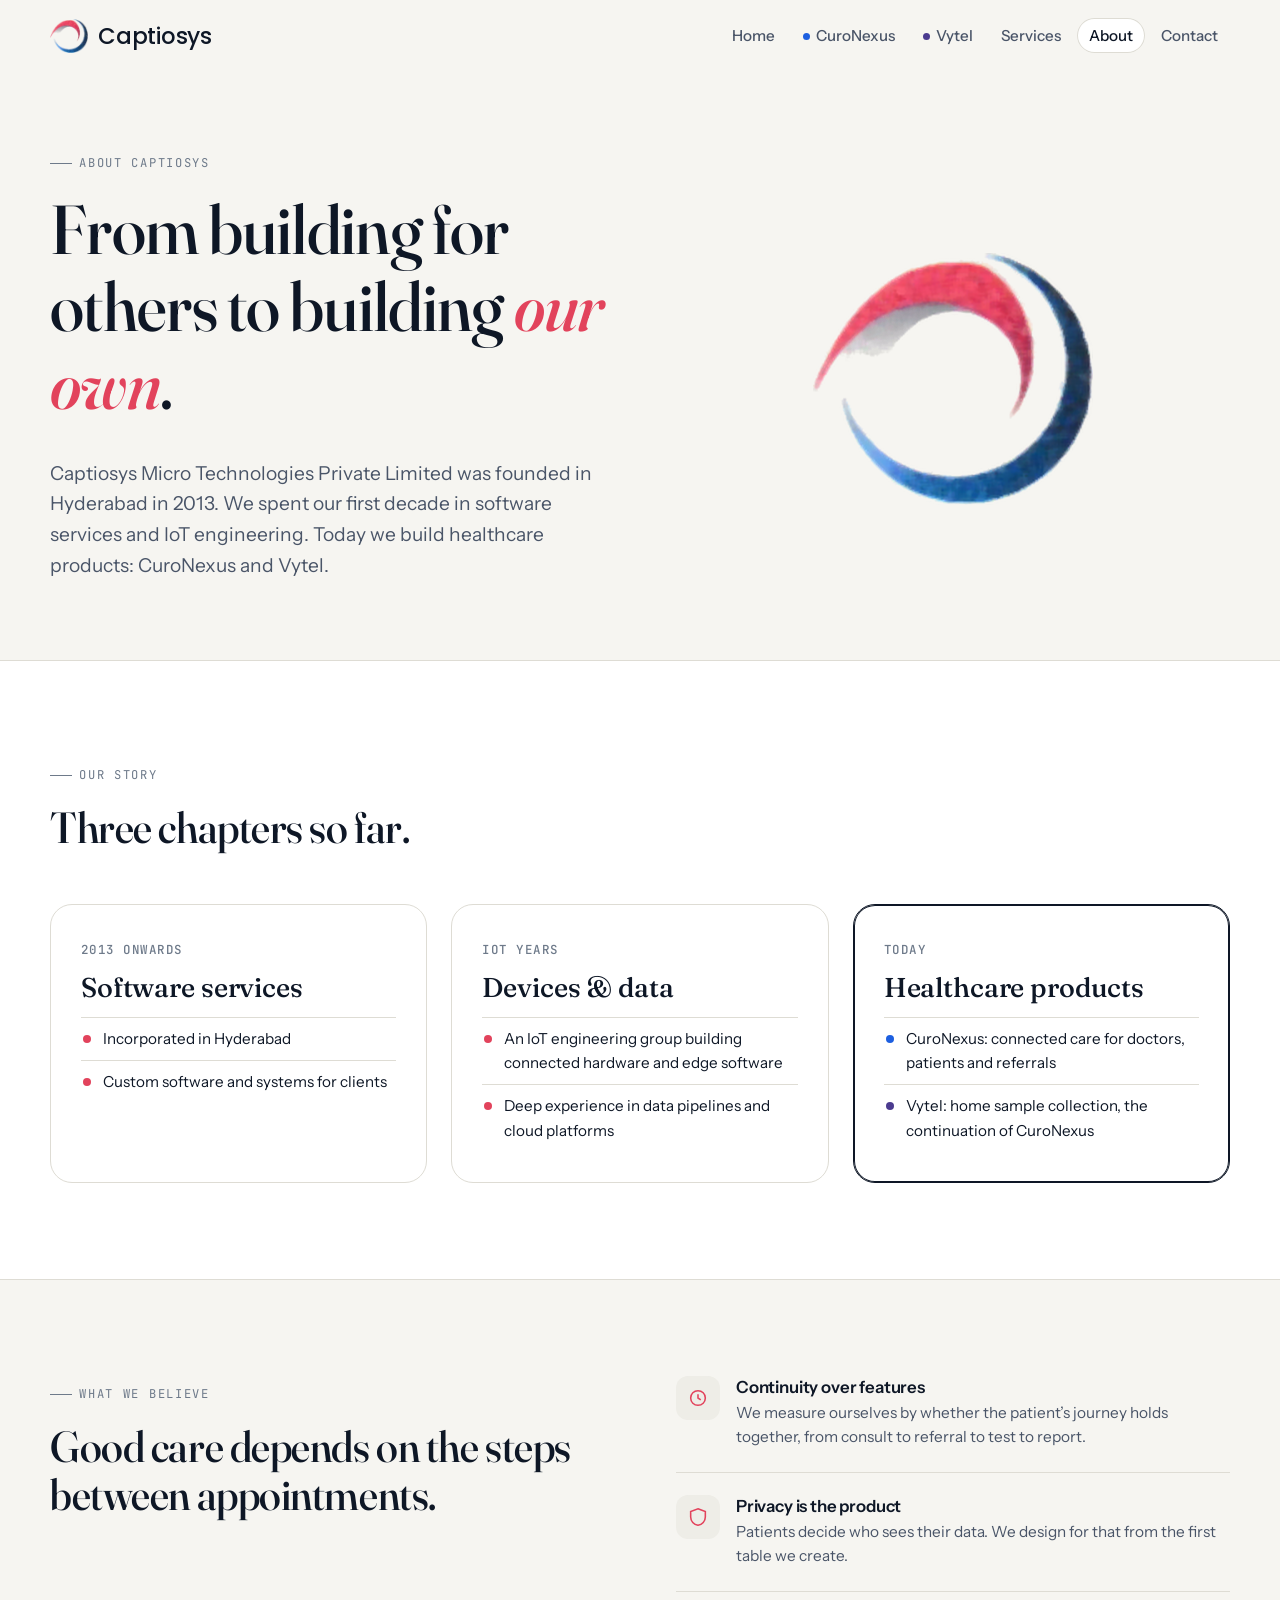
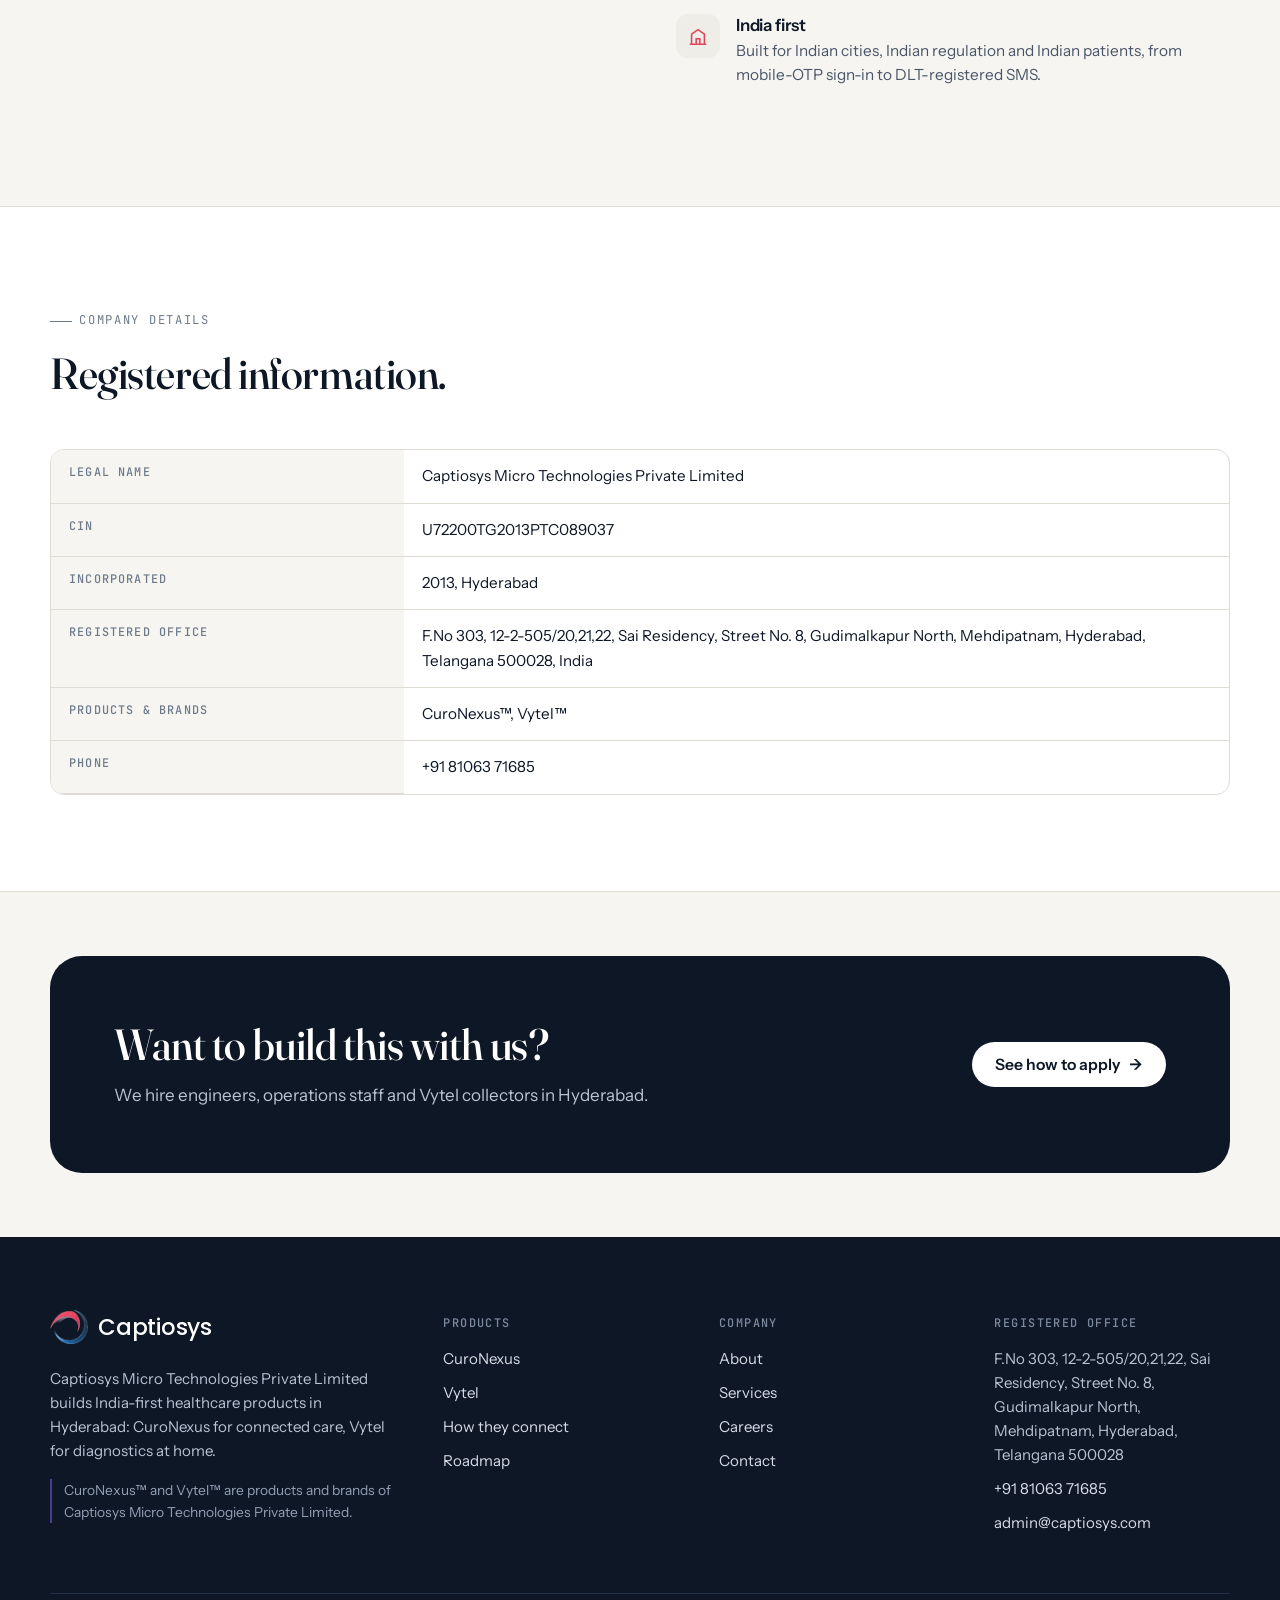
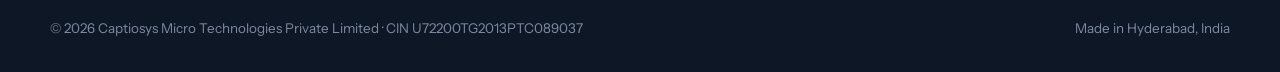
==== about.html @ f4d5cc1f "Captiosys website: CuroNexus + Vytel" ====
<!DOCTYPE html>
<html lang="en-IN">
<head>
<meta charset="UTF-8">
<meta name="viewport" content="width=device-width, initial-scale=1.0">
<title>About Captiosys Micro Technologies</title>
<meta name="description" content="Captiosys Micro Technologies Private Limited, Hyderabad. Founded 2013. Builder of CuroNexus and Vytel.">
<meta property="og:title" content="About Captiosys Micro Technologies">
<meta property="og:description" content="Captiosys Micro Technologies Private Limited, Hyderabad. Founded 2013. Builder of CuroNexus and Vytel.">
<meta property="og:type" content="website">
<meta name="theme-color" content="#0E1726">
<link rel="icon" type="image/png" sizes="32x32" href="assets/favicon-32.png">
<link rel="icon" type="image/png" sizes="16x16" href="assets/favicon-16.png">
<link rel="apple-touch-icon" href="assets/apple-touch-icon.png">
<link rel="preconnect" href="https://fonts.googleapis.com">
<link rel="preconnect" href="https://fonts.gstatic.com" crossorigin>
<link href="https://fonts.googleapis.com/css2?family=Fraunces:ital,opsz,wght@0,9..144,400;0,9..144,500;1,9..144,400;1,9..144,500&family=Instrument+Sans:wght@400;500;600;700&family=JetBrains+Mono:wght@400;500&family=Poppins:wght@500&display=swap" rel="stylesheet">
<link rel="stylesheet" href="css/style.css">
</head>
<body>
<a class="skip" href="#main">Skip to content</a>
<header class="site-header">
  <div class="wrap nav">
    <a class="logo" href="index.html" aria-label="Captiosys home">
      <img src="assets/captiosys-icon.png" alt="" class="logo-mark" width="38" height="34">Captiosys
    </a>
    <button class="nav-toggle" aria-label="Menu" aria-expanded="false" aria-controls="nav-links"><span></span><span></span><span></span></button>
    <ul class="nav-links" id="nav-links">
      <li><a href="index.html">Home</a></li>
      <li><a href="curonexus.html"><span class="prod-dot" style="background:var(--cn)"></span>CuroNexus</a></li>
      <li><a href="vytel.html"><span class="prod-dot" style="background:var(--vy)"></span>Vytel</a></li>
      <li><a href="services.html">Services</a></li>
      <li><a href="about.html" aria-current="page">About</a></li>
      <li><a href="contact.html">Contact</a></li>
    </ul>
  </div>
</header>
<main id="main">

<section class="hero" style="padding-bottom:48px">
  <div class="wrap split center">
    <div>
      <span class="eyebrow">About Captiosys</span>
      <h1>From building for others to building <em>our own</em>.</h1>
      <p class="lede" style="margin-top:1.2rem">Captiosys Micro Technologies Private Limited was founded in Hyderabad in 2013. We spent our first decade in software services and IoT engineering. Today we build healthcare products: CuroNexus and Vytel.</p>
    </div>
    <div class="reveal" style="display:grid;place-items:center">
      <img src="assets/captiosys-icon.png" alt="Captiosys logo" style="width:min(280px,70%)">
    </div>
  </div>
</section>

<section class="band-surface">
  <div class="wrap">
    <div class="section-head reveal">
      <span class="eyebrow">Our story</span>
      <h2>Three chapters so far.</h2>
    </div>
    <div class="roadmap reveal">
      <div class="phase">
        <span class="when">2013 onwards</span>
        <h3>Software services</h3>
        <ul><li class="co">Incorporated in Hyderabad</li><li class="co">Custom software and systems for clients</li></ul>
      </div>
      <div class="phase">
        <span class="when">IoT years</span>
        <h3>Devices &amp; data</h3>
        <ul><li class="co">An IoT engineering group building connected hardware and edge software</li><li class="co">Deep experience in data pipelines and cloud platforms</li></ul>
      </div>
      <div class="phase now">
        <span class="when">Today</span>
        <h3>Healthcare products</h3>
        <ul><li class="cn">CuroNexus: connected care for doctors, patients and referrals</li><li class="vy">Vytel: home sample collection, the continuation of CuroNexus</li></ul>
      </div>
    </div>
  </div>
</section>

<section>
  <div class="wrap split">
    <div class="sticky-col reveal">
      <span class="eyebrow">What we believe</span>
      <h2>Good care depends on the steps between appointments.</h2>
    </div>
    <div class="reveal">
      <div class="feature"><div class="ico"><svg viewBox="0 0 24 24" fill="none" stroke="var(--cap-red)" stroke-width="1.7"><circle cx="12" cy="12" r="8"/><path d="M12 8v4l3 2"/></svg></div><div><h4>Continuity over features</h4><p>We measure ourselves by whether the patient&rsquo;s journey holds together, from consult to referral to test to report.</p></div></div>
      <div class="feature"><div class="ico"><svg viewBox="0 0 24 24" fill="none" stroke="var(--cap-red)" stroke-width="1.7"><path d="M12 3l8 3v6c0 4.5-3.4 8.3-8 9-4.6-.7-8-4.5-8-9V6l8-3z"/></svg></div><div><h4>Privacy is the product</h4><p>Patients decide who sees their data. We design for that from the first table we create.</p></div></div>
      <div class="feature"><div class="ico"><svg viewBox="0 0 24 24" fill="none" stroke="var(--cap-red)" stroke-width="1.7"><path d="M3 21h18M5 21V10l7-5 7 5v11"/><path d="M10 21v-6h4v6"/></svg></div><div><h4>India first</h4><p>Built for Indian cities, Indian regulation and Indian patients, from mobile-OTP sign-in to DLT-registered SMS.</p></div></div>
    </div>
  </div>
</section>

<section class="band-surface">
  <div class="wrap">
    <div class="section-head reveal">
      <span class="eyebrow">Company details</span>
      <h2>Registered information.</h2>
    </div>
    <div class="table-wrap reveal">
      <table>
        <tbody>
          <tr><th style="width:30%">Legal name</th><td>Captiosys Micro Technologies Private Limited</td></tr>
          <tr><th>CIN</th><td>U72200TG2013PTC089037</td></tr>
          <tr><th>Incorporated</th><td>2013, Hyderabad</td></tr>
          <tr><th>Registered office</th><td>F.No 303, 12-2-505/20,21,22, Sai Residency, Street No. 8, Gudimalkapur North, Mehdipatnam, Hyderabad, Telangana 500028, India</td></tr>
          <tr><th>Products &amp; brands</th><td>CuroNexus&trade;, Vytel&trade;</td></tr>
          <tr><th>Phone</th><td>+91 81063 71685</td></tr>
        </tbody>
      </table>
    </div>
  </div>
</section>

<section class="section-tight">
  <div class="wrap">
    <div class="cta reveal">
      <div><h2>Want to build this with us?</h2><p>We hire engineers, operations staff and Vytel collectors in Hyderabad.</p></div>
      <div class="btn-row"><a class="btn btn-light" href="contact.html?topic=careers">See how to apply <span class="arr">&rarr;</span></a></div>
    </div>
  </div>
</section>
</main>
<footer class="site-footer">
  <div class="wrap">
    <div class="footer-grid">
      <div class="footer-brand">
        <a class="logo" href="index.html"><img src="assets/captiosys-icon.png" alt="" class="logo-mark" width="38" height="34">Captiosys</a>
        <p>Captiosys Micro Technologies Private Limited builds India-first healthcare products in Hyderabad: CuroNexus for connected care, Vytel for diagnostics at home.</p>
        <p class="brand-note">CuroNexus&trade; and Vytel&trade; are products and brands of Captiosys Micro Technologies Private Limited.</p>
      </div>
      <div>
        <h5>Products</h5>
        <ul>
          <li><a href="curonexus.html">CuroNexus</a></li>
          <li><a href="vytel.html">Vytel</a></li>
          <li><a href="index.html#journey">How they connect</a></li>
          <li><a href="index.html#roadmap">Roadmap</a></li>
        </ul>
      </div>
      <div>
        <h5>Company</h5>
        <ul>
          <li><a href="about.html">About</a></li>
          <li><a href="services.html">Services</a></li>
          <li><a href="contact.html?topic=careers">Careers</a></li>
          <li><a href="contact.html">Contact</a></li>
        </ul>
      </div>
      <div>
        <h5>Registered office</h5>
        <ul>
          <li>F.No 303, 12-2-505/20,21,22, Sai Residency, Street No. 8, Gudimalkapur North, Mehdipatnam, Hyderabad, Telangana 500028</li>
          <li><a href="tel:+918106371685">+91 81063 71685</a></li>
          <li><a href="mailto:admin@captiosys.com">admin@captiosys.com</a></li>
        </ul>
      </div>
    </div>
    <div class="footer-bottom">
      <span>&copy; <span id="year">2026</span> Captiosys Micro Technologies Private Limited &middot; CIN U72200TG2013PTC089037</span>
      <span>Made in Hyderabad, India</span>
    </div>
  </div>
</footer>
<script src="js/main.js"></script>
</body>
</html>
---- css/style.css ----
/* ==========================================================================
   Captiosys Micro Technologies — site stylesheet
   Company palette is drawn from the logo (ring red + ring blue) on deep ink.
   Product accents: CuroNexus blue (#1D5FE0), Vytel EDTA violet (#4B3B8F).
   ========================================================================== */

:root {
  --ink: #0E1726;
  --ink-2: #1B2638;
  --ink-soft: #4A5568;
  --ink-faint: #6E7A8A;
  --paper: #F6F5F1;
  --paper-2: #EEEDE7;
  --surface: #FFFFFF;
  --rule: #DEDCD4;
  --rule-strong: #C7C4BA;

  /* Logo colours */
  --cap-red: #E2435C;
  --cap-blue: #1F4E8C;

  /* Products */
  --cn: #1D5FE0;
  --cn-50: #EAF1FE;
  --cn-700: #1849B8;
  --vy: #4B3B8F;
  --vy-50: #F1EEF9;
  --vy-700: #3E3077;

  /* Vacutainer cap colours (Vytel status) */
  --tube-lavender: #8C78D0;
  --tube-gold: #D9A21B;
  --tube-red: #C8352B;
  --tube-blue: #5AA9D6;
  --tube-green: #3E9A63;
  --tube-grey: #9AA3A8;

  --f-display: "Fraunces", Georgia, serif;
  --f-body: "Instrument Sans", system-ui, -apple-system, "Segoe UI", sans-serif;
  --f-mono: "JetBrains Mono", ui-monospace, monospace;
  --f-logo: "Poppins", var(--f-body);

  --r-sm: 8px;
  --r: 14px;
  --r-lg: 22px;
  --wrap: 1180px;
  --shadow: 0 1px 2px rgba(14, 23, 38, .05), 0 8px 28px rgba(14, 23, 38, .07);
}

*, *::before, *::after { box-sizing: border-box; }
html { scroll-behavior: smooth; }
body {
  margin: 0;
  font-family: var(--f-body);
  font-size: 17px;
  line-height: 1.6;
  color: var(--ink);
  background: var(--paper);
  -webkit-font-smoothing: antialiased;
}
img, svg { display: block; max-width: 100%; }
a { color: inherit; }
p { margin: 0 0 1em; }
h1, h2, h3, h4 { font-family: var(--f-display); font-weight: 500; line-height: 1.12; margin: 0 0 .5em; letter-spacing: -.01em; }
h1 { font-size: clamp(2.5rem, 5.4vw, 4.4rem); font-variation-settings: "opsz" 144; }
h2 { font-size: clamp(1.9rem, 3.4vw, 2.8rem); font-variation-settings: "opsz" 96; }
h3 { font-size: 1.35rem; font-family: var(--f-body); font-weight: 600; letter-spacing: -.005em; }
h4 { font-size: 1.05rem; font-family: var(--f-body); font-weight: 600; }
em { font-style: italic; }
.wrap { width: min(var(--wrap), 100% - 40px); margin-inline: auto; }
.skip { position: absolute; left: -999px; }
.skip:focus { left: 12px; top: 12px; background: var(--ink); color: #fff; padding: 8px 12px; z-index: 100; border-radius: 6px; }
:focus-visible { outline: 2px solid var(--cn); outline-offset: 3px; border-radius: 4px; }

.eyebrow {
  font-family: var(--f-mono);
  font-size: .76rem;
  letter-spacing: .14em;
  text-transform: uppercase;
  color: var(--ink-faint);
  display: inline-flex; align-items: center; gap: .6em;
  margin-bottom: 1.1rem;
}
.eyebrow::before { content: ""; width: 22px; height: 1px; background: currentColor; }
.lede { font-size: 1.2rem; color: var(--ink-soft); max-width: 40em; }
.muted { color: var(--ink-faint); }
.mono { font-family: var(--f-mono); font-size: .85em; }

/* ---------- Header ---------- */
.site-header {
  position: sticky; top: 0; z-index: 50;
  background: rgba(246, 245, 241, .86);
  backdrop-filter: saturate(1.4) blur(12px);
  -webkit-backdrop-filter: saturate(1.4) blur(12px);
  border-bottom: 1px solid transparent;
  transition: border-color .2s;
}
.site-header.scrolled { border-bottom-color: var(--rule); }
.nav { display: flex; align-items: center; justify-content: space-between; height: 72px; gap: 24px; }
.logo { display: inline-flex; align-items: center; gap: 10px; text-decoration: none; font-family: var(--f-logo); font-weight: 500; font-size: 1.42rem; letter-spacing: -.01em; color: var(--ink); }
.logo-mark { width: 38px; height: auto; }
.nav-links { display: flex; align-items: center; gap: 4px; list-style: none; margin: 0; padding: 0; }
.nav-links a { text-decoration: none; font-size: .95rem; font-weight: 500; color: var(--ink-soft); padding: 8px 12px; border-radius: 999px; transition: background .15s, color .15s; }
.nav-links a:hover { color: var(--ink); background: var(--paper-2); }
.nav-links a[aria-current="page"] { color: var(--ink); background: var(--surface); box-shadow: inset 0 0 0 1px var(--rule); }
.nav-links .prod-dot { display: inline-block; width: 7px; height: 7px; border-radius: 50%; margin-right: 6px; vertical-align: 1px; }
.nav-toggle { display: none; background: none; border: 1px solid var(--rule-strong); border-radius: 10px; width: 42px; height: 42px; cursor: pointer; }
.nav-toggle span { display: block; width: 18px; height: 2px; background: var(--ink); margin: 4px auto; transition: transform .2s, opacity .2s; }

/* ---------- Buttons ---------- */
.btn {
  display: inline-flex; align-items: center; gap: .55em;
  font: 600 .98rem/1 var(--f-body);
  padding: 14px 22px; border-radius: 999px;
  text-decoration: none; border: 1px solid transparent; cursor: pointer;
  transition: transform .15s, background .15s, box-shadow .15s, color .15s;
}
.btn:hover { transform: translateY(-1px); }
.btn-ink { background: var(--ink); color: #fff; }
.btn-ink:hover { background: var(--ink-2); box-shadow: 0 8px 20px rgba(14, 23, 38, .18); }
.btn-line { border-color: var(--rule-strong); color: var(--ink); background: transparent; }
.btn-line:hover { background: var(--surface); }
.btn-cn { background: var(--cn); color: #fff; }
.btn-cn:hover { background: var(--cn-700); }
.btn-vy { background: var(--vy); color: #fff; }
.btn-vy:hover { background: var(--vy-700); }
.btn-light { background: #fff; color: var(--ink); }
.btn .arr { transition: transform .15s; }
.btn:hover .arr { transform: translateX(3px); }
.btn-row { display: flex; flex-wrap: wrap; gap: 12px; }

/* ---------- Sections ---------- */
section { padding: 96px 0; }
.section-tight { padding: 64px 0; }
.section-head { max-width: 720px; margin-bottom: 52px; }
.band-ink { background: var(--ink); color: #E8ECF2; }
.band-ink h2, .band-ink h3, .band-ink h4 { color: #fff; }
.band-ink .eyebrow, .band-ink .muted { color: #93A0B4; }
.band-ink .lede { color: #B9C3D2; }
.band-surface { background: var(--surface); border-block: 1px solid var(--rule); }

/* ---------- Hero ---------- */
.hero { padding: 72px 0 88px; position: relative; overflow: hidden; }
.hero-grid { display: grid; grid-template-columns: 1fr 1fr; gap: 56px; align-items: center; }
.hero h1 em { color: var(--cap-red); font-style: italic; }
.hero .lede { margin: 1.4rem 0 2rem; }
.hero-meta { display: flex; flex-wrap: wrap; gap: 10px 22px; margin-top: 2.2rem; font-size: .9rem; color: var(--ink-faint); }
.hero-meta span { display: inline-flex; align-items: center; gap: 8px; }
.hero-meta span::before { content: ""; width: 6px; height: 6px; border-radius: 50%; background: var(--tube-green); }

/* Care loop diagram */
.loop { position: relative; aspect-ratio: 680 / 520; width: 100%; max-width: 620px; margin-inline: auto; }
.loop svg { width: 100%; height: 100%; overflow: visible; }
.loop .node-label { font: 600 13px var(--f-body); fill: var(--ink); }
.loop .node-sub { font: 500 10.5px var(--f-mono); letter-spacing: .08em; text-transform: uppercase; }
.loop .center-title { font: 500 26px var(--f-display); fill: var(--ink); }
.loop .center-sub { font: 500 11px var(--f-mono); letter-spacing: .12em; text-transform: uppercase; fill: var(--ink-faint); }
.loop .runner { offset-rotate: 0deg; }
@media (prefers-reduced-motion: no-preference) {
  .loop .spin-slow { transform-origin: 340px 260px; animation: spin 60s linear infinite; }
}
@keyframes spin { to { transform: rotate(360deg); } }

/* ---------- Cards / grids ---------- */
.grid-2 { display: grid; grid-template-columns: repeat(2, 1fr); gap: 24px; }
.grid-3 { display: grid; grid-template-columns: repeat(3, 1fr); gap: 24px; }
.grid-4 { display: grid; grid-template-columns: repeat(4, 1fr); gap: 20px; }
.card {
  background: var(--surface); border: 1px solid var(--rule); border-radius: var(--r-lg);
  padding: 30px; position: relative;
}
.card p:last-child { margin-bottom: 0; }
.card .num { font-family: var(--f-mono); font-size: .78rem; color: var(--ink-faint); letter-spacing: .1em; display: block; margin-bottom: 18px; }
.band-ink .card { background: var(--ink-2); border-color: #2A3850; }
.band-ink .card p { color: #B9C3D2; }

/* Product cards (home) */
.product-card {
  border-radius: 28px; padding: 40px; position: relative; overflow: hidden;
  display: flex; flex-direction: column; min-height: 520px;
  border: 1px solid var(--rule); background: var(--surface);
  transition: transform .25s, box-shadow .25s;
}
.product-card:hover { transform: translateY(-3px); box-shadow: var(--shadow); }
.product-card .tag { font-family: var(--f-mono); font-size: .74rem; letter-spacing: .12em; text-transform: uppercase; padding: 6px 10px; border-radius: 999px; align-self: flex-start; margin-bottom: 26px; }
.product-card h3 { font-family: var(--f-display); font-weight: 500; font-size: 2.6rem; margin-bottom: .2em; }
.product-card .strap { font-size: 1.12rem; color: var(--ink-soft); margin-bottom: 1.6rem; }
.product-card ul { list-style: none; margin: 0 0 2rem; padding: 0; }
.product-card li { padding: 11px 0; border-top: 1px solid var(--rule); font-size: .97rem; display: flex; gap: 12px; }
.product-card li::before { content: "→"; font-family: var(--f-mono); }
.product-card .btn { margin-top: auto; align-self: flex-start; }
.product-card.cn .tag { background: var(--cn-50); color: var(--cn-700); }
.product-card.cn li::before { color: var(--cn); }
.product-card.vy .tag { background: var(--vy-50); color: var(--vy-700); }
.product-card.vy li::before { color: var(--vy); }
.product-card .wordmark-cn { color: var(--cn); }
.product-card .wordmark-vy { color: var(--vy); }

/* Status badges */
.status { display: inline-flex; align-items: center; gap: 8px; font: 500 .8rem var(--f-mono); letter-spacing: .04em; padding: 6px 12px; border-radius: 999px; background: var(--paper-2); color: var(--ink-soft); }
.status::before { content: ""; width: 7px; height: 7px; border-radius: 50%; background: var(--tube-gold); }
.status.live::before { background: var(--tube-green); box-shadow: 0 0 0 3px rgba(62, 154, 99, .18); }
.status.build::before { background: var(--cn); }

/* Journey steps */
.journey { display: grid; grid-template-columns: repeat(4, 1fr); gap: 0; border: 1px solid var(--rule); border-radius: var(--r-lg); overflow: hidden; background: var(--surface); }
.journey .step { padding: 30px 26px 32px; border-right: 1px solid var(--rule); position: relative; }
.journey .step:last-child { border-right: none; }
.journey .step .who { font-family: var(--f-mono); font-size: .72rem; letter-spacing: .12em; text-transform: uppercase; padding: 4px 9px; border-radius: 999px; display: inline-block; margin-bottom: 18px; }
.journey .step .who.cn { background: var(--cn-50); color: var(--cn-700); }
.journey .step .who.vy { background: var(--vy-50); color: var(--vy-700); }
.journey .step .who.both { background: var(--paper-2); color: var(--ink-soft); }
.journey .step h4 { font-family: var(--f-display); font-weight: 500; font-size: 1.5rem; margin-bottom: .4em; }
.journey .step p { color: var(--ink-soft); font-size: .95rem; margin: 0; }
.journey .step .idx { position: absolute; top: 26px; right: 24px; font: 500 .8rem var(--f-mono); color: var(--rule-strong); }

/* Feature list */
.feature { display: grid; grid-template-columns: 44px 1fr; gap: 16px; padding: 22px 0; border-top: 1px solid var(--rule); }
.feature:first-child { border-top: none; padding-top: 0; }
.feature .ico { width: 44px; height: 44px; border-radius: 12px; display: grid; place-items: center; background: var(--paper-2); }
.feature .ico svg { width: 22px; height: 22px; }
.feature h4 { margin: 2px 0 4px; }
.feature p { margin: 0; color: var(--ink-soft); font-size: .96rem; }
.band-ink .feature { border-color: #2A3850; }
.band-ink .feature .ico { background: #22304A; }
.band-ink .feature p { color: #B9C3D2; }

/* Split layout */
.split { display: grid; grid-template-columns: 1fr 1fr; gap: 72px; align-items: start; }
.split.center { align-items: center; }
.sticky-col { position: sticky; top: 110px; }

/* Tables */
.table-wrap { overflow-x: auto; border: 1px solid var(--rule); border-radius: var(--r); background: var(--surface); }
table { width: 100%; border-collapse: collapse; font-size: .95rem; }
th, td { text-align: left; padding: 14px 18px; border-bottom: 1px solid var(--rule); vertical-align: top; }
th { font: 500 .74rem var(--f-mono); letter-spacing: .1em; text-transform: uppercase; color: var(--ink-faint); background: var(--paper); }
tr:last-child td { border-bottom: none; }
td code, .chip-code { font-family: var(--f-mono); font-size: .85em; background: var(--paper-2); padding: 2px 6px; border-radius: 5px; }

/* Chips */
.chips { display: flex; flex-wrap: wrap; gap: 10px; }
.chip { font-size: .88rem; font-weight: 500; padding: 8px 14px; border-radius: 999px; border: 1px solid var(--rule-strong); background: var(--surface); }
.band-ink .chip { background: transparent; border-color: #34445F; color: #D5DCE6; }

/* Roadmap */
.roadmap { display: grid; grid-template-columns: repeat(3, 1fr); gap: 24px; position: relative; }
.roadmap .phase { padding: 30px; border-radius: var(--r-lg); border: 1px solid var(--rule); background: var(--surface); }
.roadmap .phase .when { font: 500 .78rem var(--f-mono); letter-spacing: .12em; text-transform: uppercase; color: var(--ink-faint); }
.roadmap .phase h3 { font-family: var(--f-display); font-weight: 500; font-size: 1.7rem; margin: 10px 0 14px; }
.roadmap .phase ul { margin: 0; padding: 0; list-style: none; }
.roadmap .phase li { padding: 9px 0 9px 22px; border-top: 1px solid var(--rule); font-size: .95rem; position: relative; }
.roadmap .phase li::before { content: ""; position: absolute; left: 2px; top: 17px; width: 8px; height: 8px; border-radius: 50%; }
.roadmap .phase li.cn::before { background: var(--cn); }
.roadmap .phase li.vy::before { background: var(--vy); }
.roadmap .phase li.co::before { background: var(--cap-red); }
.roadmap .phase.now { border-color: var(--ink); box-shadow: inset 0 0 0 1px var(--ink); }
.legend { display: flex; flex-wrap: wrap; gap: 18px; margin-top: 22px; font-size: .88rem; color: var(--ink-faint); }
.legend span { display: inline-flex; align-items: center; gap: 8px; }
.legend i { width: 9px; height: 9px; border-radius: 50%; display: inline-block; }

/* Vytel tube tracker */
.tubes { display: grid; grid-template-columns: repeat(6, 1fr); gap: 12px; }
.tube-step { text-align: center; padding: 24px 10px 20px; border-radius: var(--r); background: var(--surface); border: 1px solid var(--rule); }
.tube-step svg { width: 26px; height: 64px; margin: 0 auto 14px; }
.tube-step b { display: block; font-size: .95rem; margin-bottom: 4px; }
.tube-step span { font-size: .82rem; color: var(--ink-faint); line-height: 1.4; display: block; }
.band-ink .tube-step { background: var(--ink-2); border-color: #2A3850; }
.band-ink .tube-step span { color: #93A0B4; }

/* Phone mock (Vytel) */
.phone {
  width: 290px; margin-inline: auto; border-radius: 42px; padding: 12px; background: #11151C;
  box-shadow: 0 30px 60px rgba(14, 23, 38, .28), inset 0 0 0 2px #2B313B;
}
.phone .screen { border-radius: 32px; background: #F3F5F4; overflow: hidden; min-height: 560px; display: flex; flex-direction: column; }
.phone .notch { width: 96px; height: 24px; background: #11151C; border-radius: 0 0 16px 16px; margin: 0 auto; }
.phone .app-top { padding: 14px 20px 12px; }
.phone .app-top small { font: 500 10px var(--f-mono); letter-spacing: .1em; color: #6B7680; text-transform: uppercase; }
.phone .app-top h5 { font: 700 19px var(--f-body); margin: 4px 0 0; color: #17212B; }
.phone .map { height: 180px; margin: 0 14px; border-radius: 18px; background: #E3E8E5; position: relative; overflow: hidden; }
.phone .sheet { background: #fff; margin: 12px 14px; border-radius: 18px; padding: 16px; border: 1px solid #D9DEDB; }
.phone .sheet .row { display: flex; justify-content: space-between; align-items: center; font-size: 13px; }
.phone .sheet .eta { font: 800 24px var(--f-body); color: #17212B; }
.phone .sheet .pill { font-size: 11px; font-weight: 600; padding: 4px 9px; border-radius: 999px; background: var(--vy-50); color: var(--vy); }
.phone .progress { display: flex; gap: 4px; margin-top: 14px; }
.phone .progress i { flex: 1; height: 5px; border-radius: 3px; background: #E2E6E4; }
.phone .progress i.on { background: var(--vy); }
.phone .collector { display: flex; gap: 12px; align-items: center; margin-top: 14px; padding-top: 14px; border-top: 1px solid #ECEFED; font-size: 13px; }
.phone .avatar { width: 38px; height: 38px; border-radius: 50%; background: var(--vy-50); color: var(--vy); display: grid; place-items: center; font-weight: 700; font-size: 14px; }
.phone .callbtn { margin-left: auto; width: 34px; height: 34px; border-radius: 50%; background: var(--vy); display: grid; place-items: center; }

/* Mini product header (product pages) */
.prod-hero { padding: 80px 0 72px; position: relative; overflow: hidden; }
.prod-hero.cn { background: linear-gradient(180deg, var(--cn-50), var(--paper) 85%); }
.prod-hero.vy { background: linear-gradient(180deg, var(--vy-50), var(--paper) 85%); }
.prod-name { font-family: var(--f-display); font-size: clamp(3rem, 7vw, 5.6rem); line-height: 1; margin-bottom: 18px; font-weight: 500; letter-spacing: -.02em; }
.prod-hero.cn .prod-name { color: var(--cn); }
.prod-hero.vy .prod-name { color: var(--vy); }
.by-line { font: 500 .8rem var(--f-mono); letter-spacing: .1em; text-transform: uppercase; color: var(--ink-faint); display: inline-flex; align-items: center; gap: 8px; margin-bottom: 24px; }
.by-line img { width: 20px; }

/* Stat row (facts only, no invented numbers) */
.facts { display: grid; grid-template-columns: repeat(4, 1fr); border-top: 1px solid var(--rule); margin-top: 56px; }
.facts div { padding: 22px 22px 0 0; }
.facts b { display: block; font-family: var(--f-display); font-weight: 500; font-size: 2rem; line-height: 1.1; }
.facts span { font-size: .9rem; color: var(--ink-faint); }

/* Architecture strip */
.layers { display: grid; gap: 8px; }
.layer { display: grid; grid-template-columns: 52px 220px 1fr; gap: 18px; align-items: center; padding: 16px 22px; border-radius: 12px; background: var(--surface); border: 1px solid var(--rule); font-size: .95rem; }
.layer .n { font: 500 .8rem var(--f-mono); color: var(--ink-faint); }
.layer b { font-weight: 600; }
.layer span { color: var(--ink-soft); }

/* State machine */
.states { display: flex; flex-wrap: wrap; align-items: center; gap: 8px; }
.state { font: 500 .85rem var(--f-mono); padding: 9px 14px; border-radius: 10px; background: var(--surface); border: 1px solid var(--rule-strong); }
.state.term { background: var(--ink); color: #fff; border-color: var(--ink); }
.states .arrow { color: var(--ink-faint); font-family: var(--f-mono); }

/* CTA band */
.cta {
  border-radius: 32px; padding: 64px; display: grid; grid-template-columns: 1.4fr 1fr; gap: 40px; align-items: center;
  background: var(--ink); color: #fff; position: relative; overflow: hidden;
}
.cta h2 { color: #fff; margin-bottom: .3em; }
.cta p { color: #B9C3D2; margin: 0; }
.cta .btn-row { justify-content: flex-end; }
.cta .ring-deco { position: absolute; right: -120px; top: -120px; width: 380px; opacity: .08; pointer-events: none; }

/* Contact */
.form { display: grid; gap: 18px; }
.form .row-2 { display: grid; grid-template-columns: 1fr 1fr; gap: 18px; }
label { font-size: .88rem; font-weight: 600; display: block; margin-bottom: 6px; }
input, select, textarea {
  width: 100%; font: inherit; font-size: 1rem; padding: 13px 15px; border-radius: 12px;
  border: 1px solid var(--rule-strong); background: var(--surface); color: var(--ink);
}
textarea { min-height: 140px; resize: vertical; }
input:focus, select:focus, textarea:focus { outline: none; border-color: var(--ink); box-shadow: 0 0 0 3px rgba(14, 23, 38, .08); }
.form-note { font-size: .86rem; color: var(--ink-faint); }
.form-result { display: none; padding: 16px 18px; border-radius: 12px; background: var(--paper-2); font-size: .95rem; }
.form-result.show { display: block; }
.info-list { display: grid; gap: 0; }
.info-list div { padding: 18px 0; border-top: 1px solid var(--rule); }
.info-list div:first-child { border-top: none; padding-top: 0; }
.info-list b { display: block; font: 500 .74rem var(--f-mono); letter-spacing: .1em; text-transform: uppercase; color: var(--ink-faint); margin-bottom: 4px; }

/* Footer */
.site-footer { background: var(--ink); color: #B9C3D2; padding: 72px 0 32px; font-size: .94rem; }
.site-footer .logo { color: #fff; }
.footer-grid { display: grid; grid-template-columns: 1.5fr 1fr 1fr 1fr; gap: 40px; }
.footer-grid h5 { font: 500 .74rem var(--f-mono); letter-spacing: .12em; text-transform: uppercase; color: #7D8BA1; margin: 6px 0 16px; }
.footer-grid ul { list-style: none; margin: 0; padding: 0; display: grid; gap: 10px; }
.footer-grid a { text-decoration: none; color: #D5DCE6; }
.footer-grid a:hover { color: #fff; }
.footer-brand p { margin-top: 16px; max-width: 30em; }
.brand-note { margin-top: 18px; font-size: .86rem; color: #93A0B4; border-left: 2px solid var(--vy); padding-left: 12px; }
.footer-bottom { margin-top: 56px; padding-top: 24px; border-top: 1px solid #22304A; display: flex; flex-wrap: wrap; justify-content: space-between; gap: 12px; font-size: .84rem; color: #7D8BA1; }

/* Reveal */
.reveal { opacity: 0; transform: translateY(14px); transition: opacity .6s ease, transform .6s ease; }
.reveal.in { opacity: 1; transform: none; }
@media (prefers-reduced-motion: reduce) { .reveal { opacity: 1; transform: none; transition: none; } }

/* ---------- Responsive ---------- */
@media (max-width: 1020px) {
  .hero-grid, .split { grid-template-columns: 1fr; gap: 48px; }
  .sticky-col { position: static; }
  .grid-4 { grid-template-columns: repeat(2, 1fr); }
  .journey { grid-template-columns: repeat(2, 1fr); }
  .journey .step:nth-child(2) { border-right: none; }
  .journey .step:nth-child(-n+2) { border-bottom: 1px solid var(--rule); }
  .tubes { grid-template-columns: repeat(3, 1fr); }
  .roadmap { grid-template-columns: 1fr; }
  .footer-grid { grid-template-columns: 1fr 1fr; }
  .cta { grid-template-columns: 1fr; padding: 48px 36px; }
  .cta .btn-row { justify-content: flex-start; }
  .layer { grid-template-columns: 40px 1fr; }
  .layer span { grid-column: 2; }
}
@media (max-width: 860px) {
  .nav-toggle { display: block; }
  .nav-links {
    position: absolute; top: 72px; left: 0; right: 0; flex-direction: column; align-items: stretch;
    background: var(--paper); border-bottom: 1px solid var(--rule); padding: 12px 20px 20px; gap: 2px;
    display: none;
  }
  .nav-links.open { display: flex; }
  .nav-links a { padding: 12px 14px; border-radius: 10px; }
  .nav-toggle[aria-expanded="true"] span:nth-child(1) { transform: translateY(6px) rotate(45deg); }
  .nav-toggle[aria-expanded="true"] span:nth-child(2) { opacity: 0; }
  .nav-toggle[aria-expanded="true"] span:nth-child(3) { transform: translateY(-6px) rotate(-45deg); }
  .grid-2, .grid-3 { grid-template-columns: 1fr; }
  .facts { grid-template-columns: repeat(2, 1fr); }
}
@media (max-width: 600px) {
  body { font-size: 16px; }
  section { padding: 72px 0; }
  .grid-4, .journey { grid-template-columns: 1fr; }
  .journey .step { border-right: none; border-bottom: 1px solid var(--rule); }
  .journey .step:last-child { border-bottom: none; }
  .tubes { grid-template-columns: repeat(2, 1fr); }
  .product-card { padding: 30px; min-height: 0; }
  .form .row-2 { grid-template-columns: 1fr; }
  .footer-grid { grid-template-columns: 1fr; }
  .card { padding: 24px; }
}
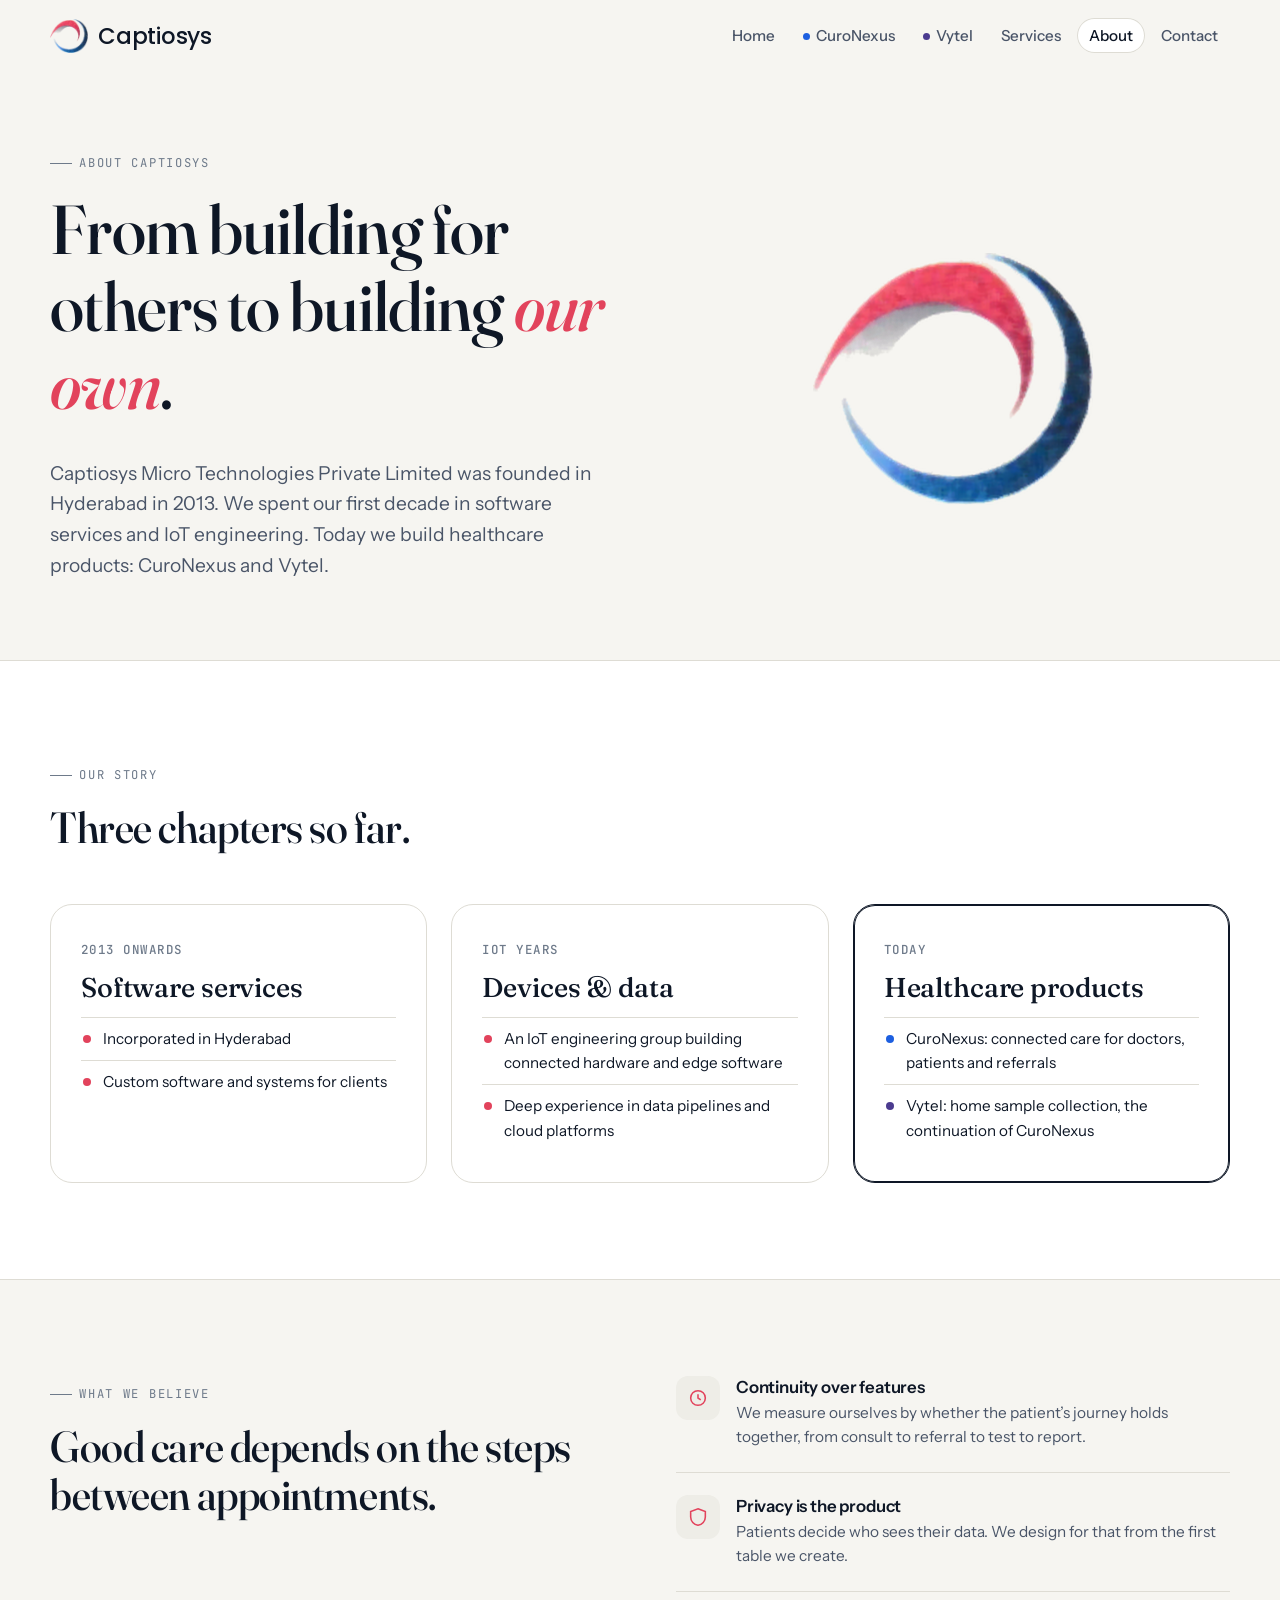
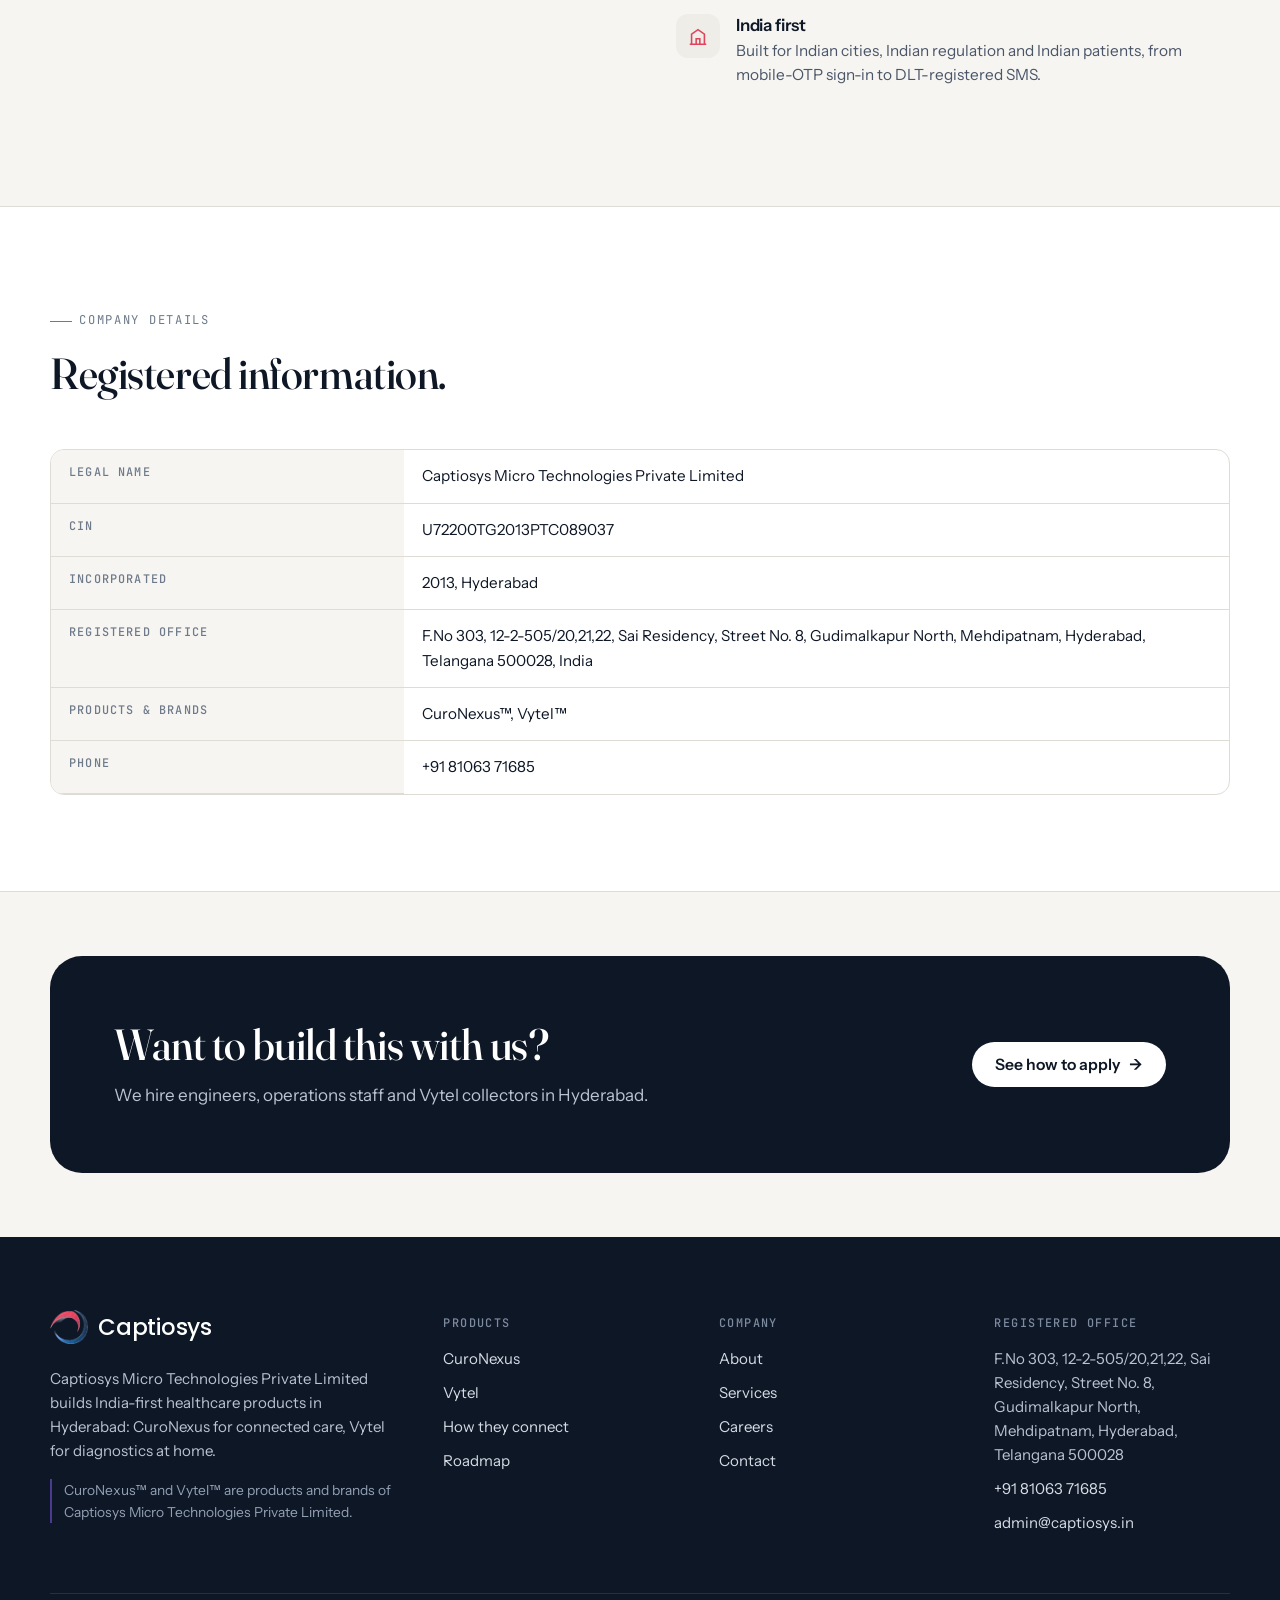
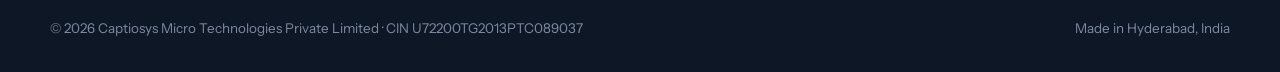
==== commit a2cfd525: "updated admin eamil to .in domain" ====
--- a/about.html
+++ b/about.html
@@ -151,7 +151,7 @@
         <ul>
           <li>F.No 303, 12-2-505/20,21,22, Sai Residency, Street No. 8, Gudimalkapur North, Mehdipatnam, Hyderabad, Telangana 500028</li>
           <li><a href="tel:+918106371685">+91 81063 71685</a></li>
-          <li><a href="mailto:admin@captiosys.com">admin@captiosys.com</a></li>
+          <li><a href="mailto:admin@captiosys.in">admin@captiosys.in</a></li>
         </ul>
       </div>
     </div>
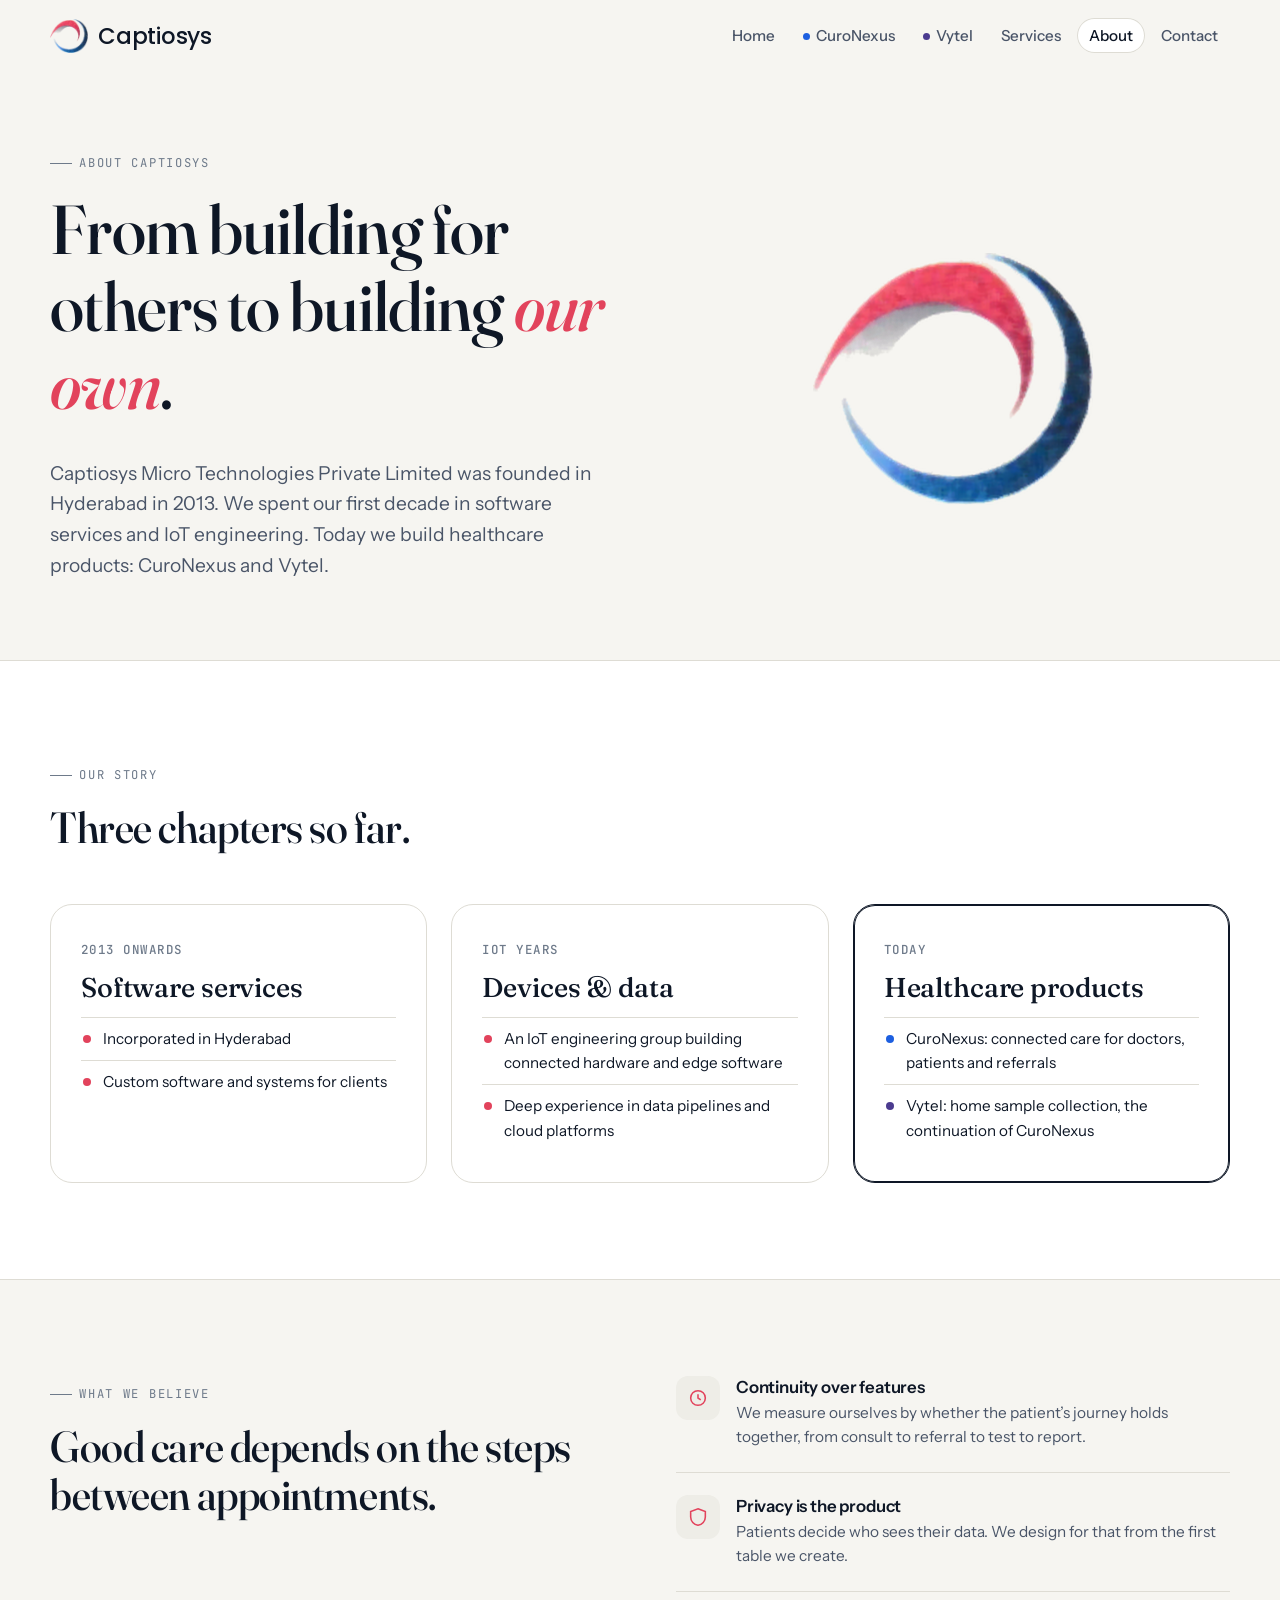
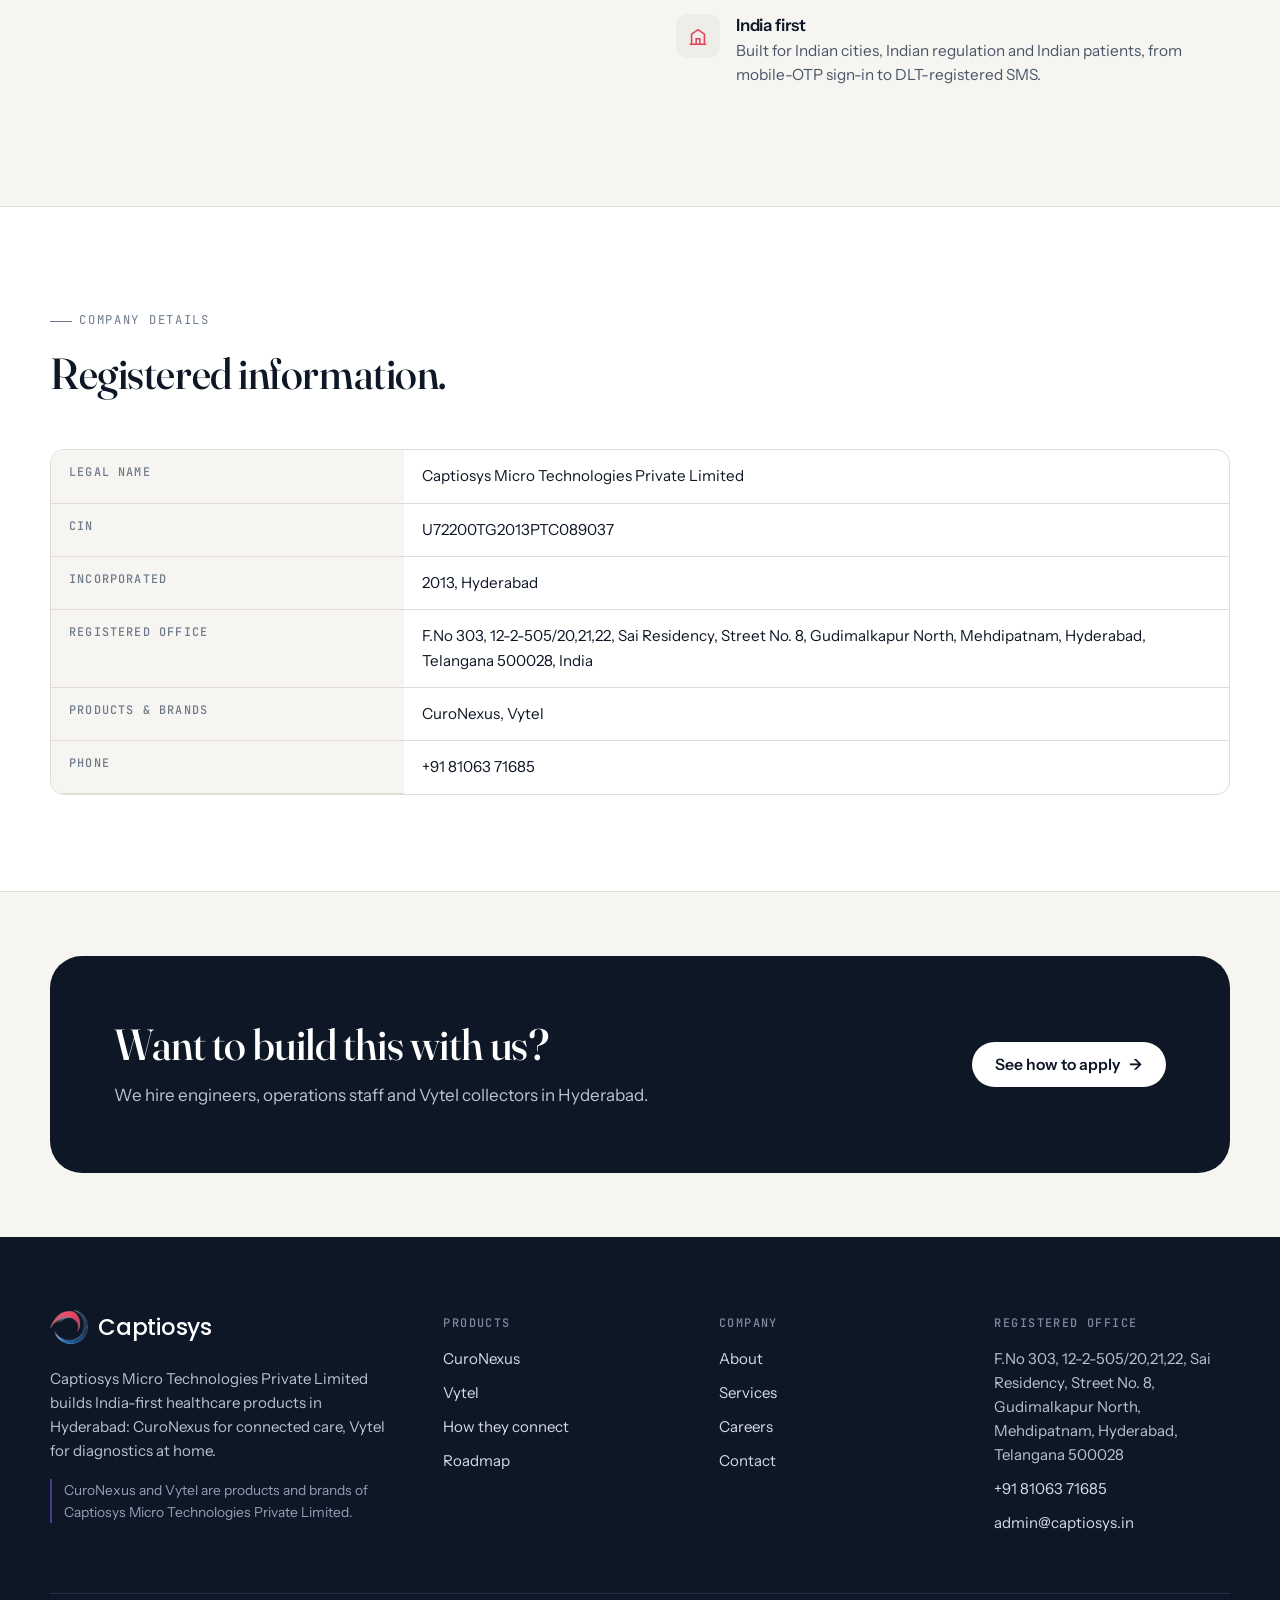
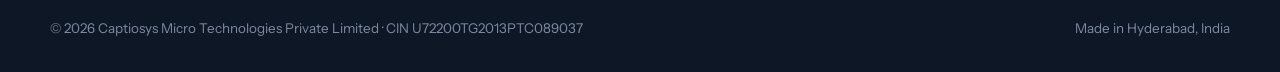
==== commit 5d315c6b: "Removed TM currently" ====
--- a/about.html
+++ b/about.html
@@ -103,7 +103,7 @@
           <tr><th>CIN</th><td>U72200TG2013PTC089037</td></tr>
           <tr><th>Incorporated</th><td>2013, Hyderabad</td></tr>
           <tr><th>Registered office</th><td>F.No 303, 12-2-505/20,21,22, Sai Residency, Street No. 8, Gudimalkapur North, Mehdipatnam, Hyderabad, Telangana 500028, India</td></tr>
-          <tr><th>Products &amp; brands</th><td>CuroNexus&trade;, Vytel&trade;</td></tr>
+          <tr><th>Products &amp; brands</th><td>CuroNexus, Vytel</td></tr>
           <tr><th>Phone</th><td>+91 81063 71685</td></tr>
         </tbody>
       </table>
@@ -126,7 +126,7 @@
       <div class="footer-brand">
         <a class="logo" href="index.html"><img src="assets/captiosys-icon.png" alt="" class="logo-mark" width="38" height="34">Captiosys</a>
         <p>Captiosys Micro Technologies Private Limited builds India-first healthcare products in Hyderabad: CuroNexus for connected care, Vytel for diagnostics at home.</p>
-        <p class="brand-note">CuroNexus&trade; and Vytel&trade; are products and brands of Captiosys Micro Technologies Private Limited.</p>
+        <p class="brand-note">CuroNexus and Vytel are products and brands of Captiosys Micro Technologies Private Limited.</p>
       </div>
       <div>
         <h5>Products</h5>
